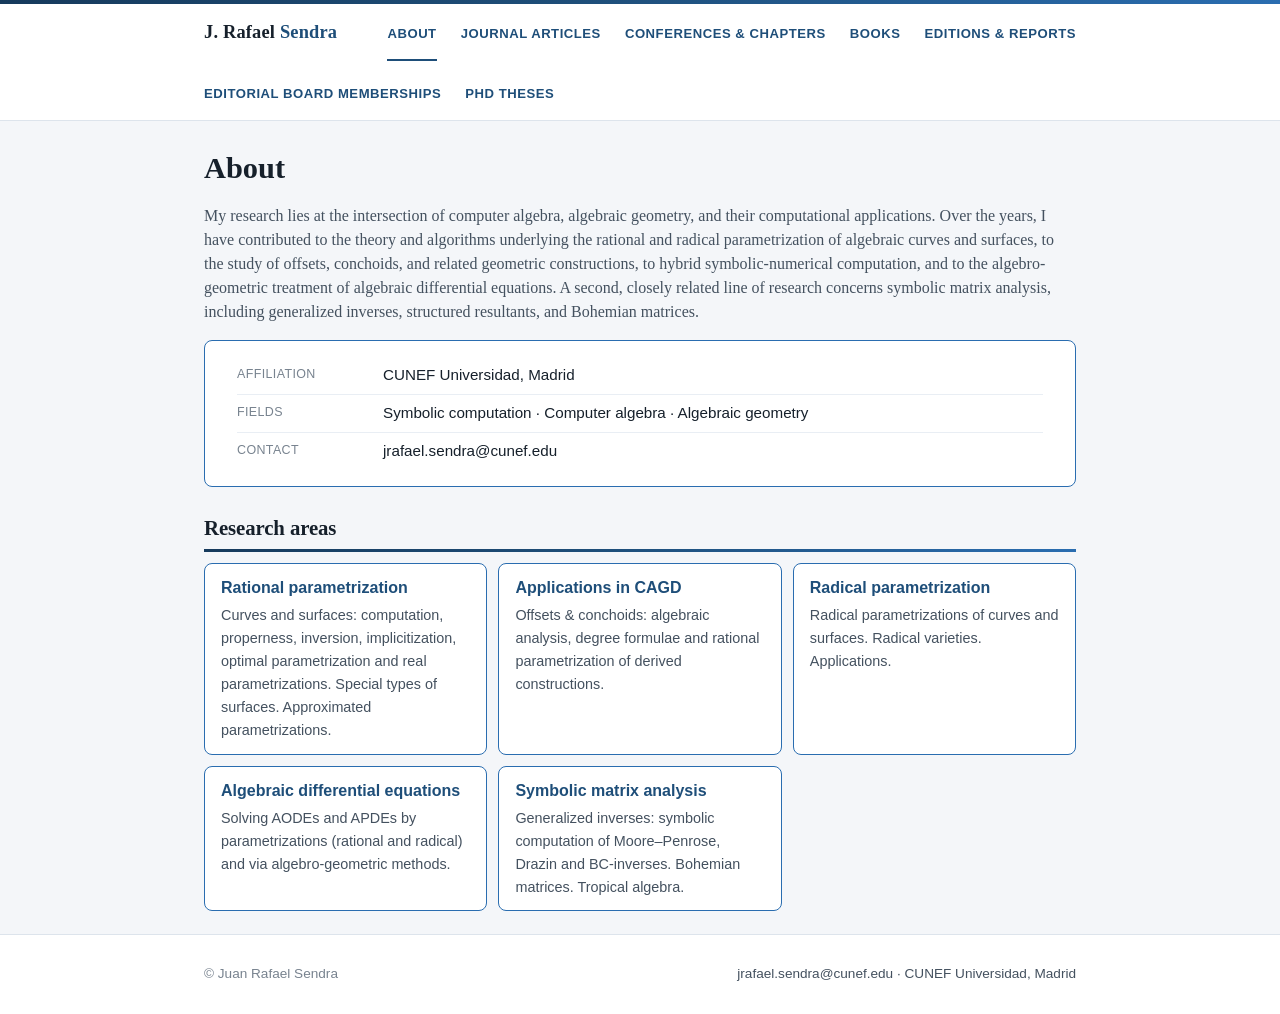
==== about.html @ 0f0da3ca "SEO: add sitemap.xml and robots meta to all pages Co-Authored-By: Claude Opus 4.8 (1M context) <nore" ====
<!DOCTYPE html>
<html lang="en">
<head>
  <meta charset="utf-8">
  <meta name="viewport" content="width=device-width, initial-scale=1">
  <title>About — J. Rafael Sendra</title>
  <meta name="description" content="About Juan Rafael Sendra: research in symbolic computation, algebraic curves and surfaces, and computer algebra.">
  <meta name="author" content="J. Rafael Sendra">
  <meta http-equiv="Content-Security-Policy"
        content="default-src 'none'; style-src 'self'; img-src 'self'; font-src 'self'; base-uri 'none'; form-action 'none'; frame-ancestors 'none'; object-src 'none'; script-src 'none'; connect-src 'none'; manifest-src 'none'; upgrade-insecure-requests">
  <meta name="referrer" content="no-referrer">
  <meta http-equiv="X-Content-Type-Options" content="nosniff">
  <meta name="robots" content="index, follow">
  <link rel="stylesheet" href="assets/style.css">
</head>
<body class="fit">
  <a class="skip" href="#main">Skip to content</a>

  <header class="site-header">
    <nav class="nav" aria-label="Primary">
      <a class="brand" href="index.html">J. Rafael <span>Sendra</span></a>
      <a class="navlink" href="about.html" aria-current="page">About</a>
      <a class="navlink" href="journal-articles.html">Journal Articles</a>
      <a class="navlink" href="conferences-and-chapters.html">Conferences &amp; Chapters</a>
      <a class="navlink" href="books.html">Books</a>
      <a class="navlink" href="editions.html">Editions &amp; Reports</a>
      <a class="navlink" href="editorial-board.html">Editorial Board Memberships</a>
      <a class="navlink" href="phd-theses.html">PhD Theses</a>
    </nav>
  </header>

  <main id="main">
    <section aria-labelledby="about-h">
      <h1 id="about-h">About</h1>
      <p class="lead">
        My research lies at the intersection of computer algebra, algebraic geometry,
        and their computational applications. Over the years, I have contributed to the
        theory and algorithms underlying the rational and radical parametrization of
        algebraic curves and surfaces, to the study of offsets, conchoids, and related
        geometric constructions, to hybrid symbolic-numerical computation, and to the
        algebro-geometric treatment of algebraic differential equations. A second,
        closely related line of research concerns symbolic matrix analysis, including
        generalized inverses, structured resultants, and Bohemian matrices.
      </p>

      <ul class="facts card">
        <li><span class="k">Affiliation</span><span class="v">CUNEF Universidad, Madrid</span></li>
        <li><span class="k">Fields</span><span class="v">Symbolic computation · Computer algebra · Algebraic geometry</span></li>
        <li><span class="k">Contact</span><span class="v">jrafael.sendra@cunef.edu</span></li>
      </ul>
    </section>

    <section aria-labelledby="areas-h">
      <h2 id="areas-h">Research areas</h2>
      <ul class="areas">
        <li><strong>Rational parametrization</strong>Curves and surfaces: computation, properness, inversion, implicitization, optimal parametrization and real parametrizations. Special types of surfaces. Approximated parametrizations.</li>
        <li><strong>Applications in CAGD</strong>Offsets &amp; conchoids: algebraic analysis, degree formulae and rational parametrization of derived constructions.</li>
        <li><strong>Radical parametrization</strong>Radical parametrizations of curves and surfaces. Radical varieties. Applications.</li>
        <li><strong>Algebraic differential equations</strong>Solving AODEs and APDEs by parametrizations (rational and radical) and via algebro-geometric methods.</li>
        <li><strong>Symbolic matrix analysis</strong>Generalized inverses: symbolic computation of Moore–Penrose, Drazin and BC-inverses. Bohemian matrices. Tropical algebra.</li>
      </ul>
    </section>
  </main>

  <footer class="site-footer">
    <div class="wrap">
      <span>© Juan Rafael Sendra</span>
      <span class="contact">jrafael.sendra@cunef.edu · CUNEF Universidad, Madrid</span>
    </div>
  </footer>
</body>
</html>
---- assets/style.css ----
/* ==========================================================================
   J. Rafael Sendra — personal academic website
   Fully static · self-contained · no external resources
   System fonts only (no web-font requests → no IP leakage)
   Palette: elegant academic blue (single accent)
   ========================================================================== */

:root {
  --bg:        #f4f6f9;
  --surface:   #ffffff;
  --ink:       #16202b;
  --ink-soft:  #44515f;
  --ink-faint: #78838f;
  --line:      #dde4ec;
  --line-soft: #e9eef4;
  --accent:    #1e4e79;   /* deep academic blue */
  --accent-2:  #2a6db0;   /* brighter blue (hover / highlights) */
  --box-border:#2a6db0;   /* full outline for boxes */
  --link:      #1e4e79;
  --grad:      linear-gradient(90deg, #163a5c 0%, #1e4e79 45%, #2a6db0 100%);
  --shadow:    0 1px 2px rgba(22,32,43,.05), 0 8px 24px rgba(22,32,43,.07);
  --maxw:      920px;
  --serif:     Georgia, "Iowan Old Style", "Palatino Linotype", "Book Antiqua", Palatino, "Times New Roman", serif;
  --sans:      -apple-system, BlinkMacSystemFont, "Segoe UI", Roboto, Helvetica, Arial, sans-serif;
}

@media (prefers-color-scheme: dark) {
  :root {
    --bg:        #10151b;
    --surface:   #18202a;
    --ink:       #e8edf3;
    --ink-soft:  #b9c4d0;
    --ink-faint: #8592a0;
    --line:      #2a343f;
    --line-soft: #222b34;
    --accent:    #7fb4e6;
    --accent-2:  #a3cbf1;
    --box-border:#3f658c;
    --link:      #7fb4e6;
    --grad:      linear-gradient(90deg, #5f9bd6 0%, #7fb4e6 45%, #a3cbf1 100%);
    --shadow:    0 1px 2px rgba(0,0,0,.25), 0 8px 24px rgba(0,0,0,.35);
  }
}

* { box-sizing: border-box; }

html { -webkit-text-size-adjust: 100%; scroll-behavior: smooth; }

body {
  margin: 0;
  background: var(--bg);
  color: var(--ink);
  font-family: var(--serif);
  font-size: 18px;
  line-height: 1.6;
  text-rendering: optimizeLegibility;
  -webkit-font-smoothing: antialiased;
}

/* thin coloured band across the very top of every page */
body::before {
  content: "";
  display: block;
  height: 4px;
  background: var(--grad);
}

/* Landing page: fit the whole intro (photo + text + stats) in one screen */
body.landing {
  min-height: 100vh;
  display: flex;
  flex-direction: column;
}
body.landing main {
  flex: 1 0 auto;
  display: flex;
  flex-direction: column;
  justify-content: center;
  padding-top: 1.4rem;
  padding-bottom: 1.4rem;
}
body.landing .hero {
  width: 100%;
  margin-bottom: 1.4rem;
  padding: 1.6rem 1.8rem;
  gap: 1.6rem;
}
body.landing .portrait { max-width: 200px; }
body.landing .hero h1 { font-size: 2.1rem; }
body.landing .subtitle { margin-bottom: .55rem; }
body.landing .lead { font-size: 1rem; line-height: 1.5; margin-bottom: 0; }
body.landing h2:first-of-type {
  margin: 0 0 .7rem;
  font-size: 1.3rem;
  padding-bottom: .3rem;
}
body.landing .stats { margin-top: 0; gap: .7rem; }
body.landing .stats li { padding: .8rem .5rem; }
body.landing .stats .num { font-size: 1.6rem; }

/* About page: fit the whole content in one screen */
body.fit {
  min-height: 100vh;
  display: flex;
  flex-direction: column;
}
body.fit main {
  flex: 1 0 auto;
  display: flex;
  flex-direction: column;
  justify-content: center;
  padding-top: 1.4rem;
  padding-bottom: 1.4rem;
}
body.fit h1 { font-size: 1.9rem; margin: 0 0 .7rem; }
body.fit .lead { font-size: 1rem; line-height: 1.5; margin-bottom: 1rem; }
body.fit .card { padding: 1rem 2rem; margin-bottom: 0; }
body.fit .facts li { padding: .4rem 0; }
body.fit h2 { margin: 1.5rem 0 .7rem; font-size: 1.3rem; padding-bottom: .3rem; }
body.fit .areas { gap: .7rem; margin-top: 0; }
body.fit .areas li { padding: .7rem 1rem; font-size: .9rem; }

/* ---------- Skip link (accessibility) ---------- */
.skip {
  position: absolute; left: -999px; top: 0;
  background: var(--accent); color: #fff; padding: .6rem 1rem; z-index: 100;
  border-radius: 0 0 6px 0; font-family: var(--sans); font-size: .9rem;
}
.skip:focus { left: 0; }

/* ---------- Header / nav ---------- */
.site-header {
  border-bottom: 1px solid var(--line);
  background: var(--surface);
  position: sticky; top: 0; z-index: 20;
}
.nav {
  max-width: var(--maxw);
  margin: 0 auto;
  padding: 0 1.5rem;
  display: flex;
  flex-wrap: wrap;
  align-items: baseline;
  gap: .4rem 1.5rem;
  min-height: 62px;
}
.brand {
  font-family: var(--serif);
  font-weight: 700;
  font-size: 1.15rem;
  letter-spacing: .01em;
  color: var(--ink);
  text-decoration: none;
  margin-right: auto;
  padding: .9rem 0;
}
.brand span { color: var(--accent); }
.nav a.navlink {
  font-family: var(--sans);
  font-size: .82rem;
  font-weight: 700;
  letter-spacing: .04em;
  text-transform: uppercase;
  color: var(--accent);
  text-decoration: none;
  padding: .9rem 0;
  border-bottom: 2px solid transparent;
  transition: color .15s, border-color .15s;
}
.nav a.navlink:hover { color: var(--accent-2); }
.nav a.navlink[aria-current="page"] {
  color: var(--accent);
  border-bottom-color: var(--accent);
}

/* ---------- Layout ---------- */
main {
  max-width: var(--maxw);
  margin: 0 auto;
  padding: 3rem 1.5rem 4rem;
}

/* ---------- Hero ---------- */
.hero {
  display: grid;
  grid-template-columns: 1fr;
  gap: 1.6rem;
  padding: 2.2rem 2rem 2.4rem;
  margin-bottom: 2.5rem;
  border-radius: 8px;
  border: 1px solid var(--box-border);
  background: var(--surface);
}
.portrait {
  width: 100%;
  max-width: 240px;
  height: auto;
  display: block;
  margin: 0 auto;
  border-radius: 10px;
  border: 1px solid var(--line);
}
@media (min-width: 620px) {
  .hero {
    grid-template-columns: 240px 1fr;
    align-items: center;
    gap: 2rem;
  }
  .portrait { margin: 0; }
}
.hero h1 {
  font-size: 2.6rem;
  line-height: 1.1;
  margin: 0 0 .3rem;
  letter-spacing: -.01em;
}
.hero .subtitle {
  font-family: var(--sans);
  font-size: 1.02rem;
  color: var(--accent);
  letter-spacing: .02em;
  margin: 0 0 1rem;
}
.hero p { margin: 0 0 1rem; color: var(--ink-soft); }

/* ---------- Typography ---------- */
h2 {
  font-size: 1.7rem;
  margin: 2.6rem 0 1rem;
  padding-bottom: .5rem;
  border-bottom: 3px solid transparent;
  border-image: var(--grad) 1;
  letter-spacing: -.005em;
}
h2:first-of-type { margin-top: 0; }
h3 {
  font-size: 1.15rem;
  font-family: var(--sans);
  letter-spacing: .02em;
  color: var(--accent);
  margin: 2rem 0 .8rem;
}
p { margin: 0 0 1.1rem; }
a { color: var(--link); }

.lead { font-size: 1.15rem; color: var(--ink-soft); }

/* ---------- Cards / info blocks ---------- */
.card {
  background: var(--surface);
  border: 1px solid var(--box-border);
  border-radius: 8px;
  padding: 1.4rem 2.4rem;
  margin-bottom: 1.4rem;
}

.facts {
  list-style: none;
  padding: 0;
  margin: 0;
  font-family: var(--sans);
  font-size: .95rem;
}
/* When the facts list is also a card, keep the card's inner padding.
   Higher specificity (.facts.card) so it wins over .facts { padding: 0 }. */
.facts.card {
  padding: 1.4rem 2.4rem;
}
.facts li {
  display: flex;
  gap: 1rem;
  padding: .55rem 0;
  border-bottom: 1px solid var(--line-soft);
}
.facts li:last-child { border-bottom: 0; }
.facts .k {
  color: var(--ink-faint);
  min-width: 130px;
  letter-spacing: .03em;
  text-transform: uppercase;
  font-size: .78rem;
  padding-top: .1rem;
}
.facts .v { color: var(--ink); }

/* ---------- Research areas grid ---------- */
.areas {
  display: grid;
  grid-template-columns: repeat(auto-fit, minmax(230px, 1fr));
  gap: 1rem;
  margin: 1.2rem 0 0;
  padding: 0;
  list-style: none;
}
.areas li {
  background: var(--surface);
  border: 1px solid var(--box-border);
  border-radius: 8px;
  padding: 1rem 1.2rem;
  font-family: var(--sans);
  font-size: .95rem;
  color: var(--ink-soft);
  transition: border-color .15s ease, background-color .15s ease;
}
.areas li:hover { border-color: var(--accent); background: var(--line-soft); }
.areas li strong {
  display: block;
  color: var(--accent);
  font-size: 1rem;
  margin-bottom: .2rem;
}

/* ---------- Stats row ---------- */
.stats {
  display: grid;
  grid-template-columns: repeat(auto-fit, minmax(120px, 1fr));
  gap: 1rem;
  margin: 1.5rem 0 0;
  padding: 0;
  list-style: none;
}
.stats li {
  text-align: center;
  background: var(--surface);
  border: 1px solid var(--box-border);
  border-radius: 8px;
  padding: 1.2rem .8rem;
}
.stats .num {
  display: block;
  font-size: 2rem;
  font-weight: 700;
  line-height: 1;
  background: var(--grad);
  -webkit-background-clip: text;
  background-clip: text;
  color: transparent;
}
.stats .lbl {
  font-family: var(--sans);
  font-size: .74rem;
  letter-spacing: .06em;
  text-transform: uppercase;
  color: var(--ink-faint);
  margin-top: .45rem;
  display: block;
}

/* ---------- Publication lists ---------- */
.pub-intro { color: var(--ink-soft); margin-bottom: 2rem; }

ol.pubs {
  list-style: none;
  counter-reset: none;
  padding: 0;
  margin: 0;
}
ol.pubs li {
  position: relative;
  padding: 1rem 0 1rem 3.4rem;
  border-bottom: 1px solid var(--line-soft);
}
ol.pubs li:last-child { border-bottom: 0; }
ol.pubs li .idx {
  position: absolute;
  left: 0;
  top: 1rem;
  font-family: var(--sans);
  font-size: .8rem;
  font-weight: 600;
  color: #fff;
  background: var(--accent);
  border-radius: 5px;
  min-width: 2.5rem;
  text-align: center;
  padding: .15rem .3rem;
  letter-spacing: .01em;
}
@media (prefers-color-scheme: dark) {
  ol.pubs li .idx { color: #10151b; }  /* dark text on light-blue badge */
}
.pub-title {
  font-style: italic;
  color: var(--ink);
  display: block;
  margin-bottom: .15rem;
}
.pub-authors {
  font-family: var(--sans);
  font-size: .9rem;
  color: var(--ink-soft);
  display: block;
  margin-bottom: .15rem;
}
.pub-venue {
  font-size: .96rem;
  color: var(--ink-soft);
  display: block;
}
.pub-venue .year { color: var(--accent); font-weight: 600; }
.pub-ref {
  font-family: var(--sans);
  font-size: .78rem;
  color: var(--ink-faint);
  display: block;
  margin-top: .3rem;
  word-break: break-word;
}
.mine { font-weight: 700; color: var(--ink); font-style: normal; }

/* ---------- Section jump menu ---------- */
.jump {
  font-family: var(--sans);
  font-size: .85rem;
  display: flex;
  flex-wrap: wrap;
  gap: .5rem;
  margin: 0 0 2rem;
  padding: 0;
  list-style: none;
}
.jump a {
  text-decoration: none;
  color: var(--ink-soft);
  border: 1px solid var(--line);
  border-radius: 20px;
  padding: .35rem .9rem;
  background: var(--surface);
  transition: all .15s;
}
.jump a:hover { border-color: var(--accent); color: var(--accent); }

/* ---------- Footer ---------- */
.site-footer {
  border-top: 1px solid var(--line);
  background: var(--surface);
  font-family: var(--sans);
  font-size: .85rem;
  color: var(--ink-faint);
}
.site-footer .wrap {
  max-width: var(--maxw);
  margin: 0 auto;
  padding: 1.8rem 1.5rem;
  display: flex;
  flex-wrap: wrap;
  gap: .5rem 1.5rem;
  justify-content: space-between;
}
.site-footer .contact { color: var(--ink-soft); }

/* ---------- Responsive (mobile) ---------- */
@media (max-width: 640px) {
  body { font-size: 17px; }

  /* Header: compact and NOT sticky, so a wrapped 7-item menu can't cover the page */
  .site-header { position: static; }
  .nav {
    min-height: 0;
    padding: .2rem 1.1rem .6rem;
    gap: .1rem 1rem;
    align-items: center;
  }
  .brand {
    width: 100%;
    margin-right: 0;
    padding: .6rem 0 .25rem;
    font-size: 1.05rem;
  }
  .nav a.navlink {
    padding: .3rem 0;
    font-size: .72rem;
    letter-spacing: .02em;
    border-bottom-width: 2px;
  }

  /* Drop the "fit in one screen" centring on phones: let pages flow and scroll */
  body.landing,
  body.fit { min-height: 0; display: block; }
  body.landing main,
  body.fit main {
    display: block;
    padding-top: 1.4rem;
    padding-bottom: 2.2rem;
  }

  /* Content spacing */
  .hero { padding: 1.6rem 1.3rem 1.8rem; }
  body.landing .hero { padding: 1.5rem 1.3rem; }
  .hero h1,
  body.landing .hero h1 { font-size: 1.85rem; }
  main { padding: 1.6rem 1.2rem 2.6rem; }
  .facts.card,
  body.fit .card { padding: 1rem 1.3rem; }
  .facts li { flex-direction: column; gap: .1rem; }
  .facts .k { min-width: 0; }
  .areas { grid-template-columns: 1fr; }
  ol.pubs li { padding-left: 0; padding-top: 2.4rem; }
  ol.pubs li .idx { top: .8rem; }
  .pub-title,
  .pub-venue { overflow-wrap: break-word; }
}

/* ---------- Print ---------- */
@media print {
  .site-header, .site-footer, .jump, .skip { display: none; }
  body { font-size: 11pt; background: #fff; color: #000; }
  body::before { display: none; }
  ol.pubs li .idx { background: none; color: #000; }
  a { color: #000; }
}
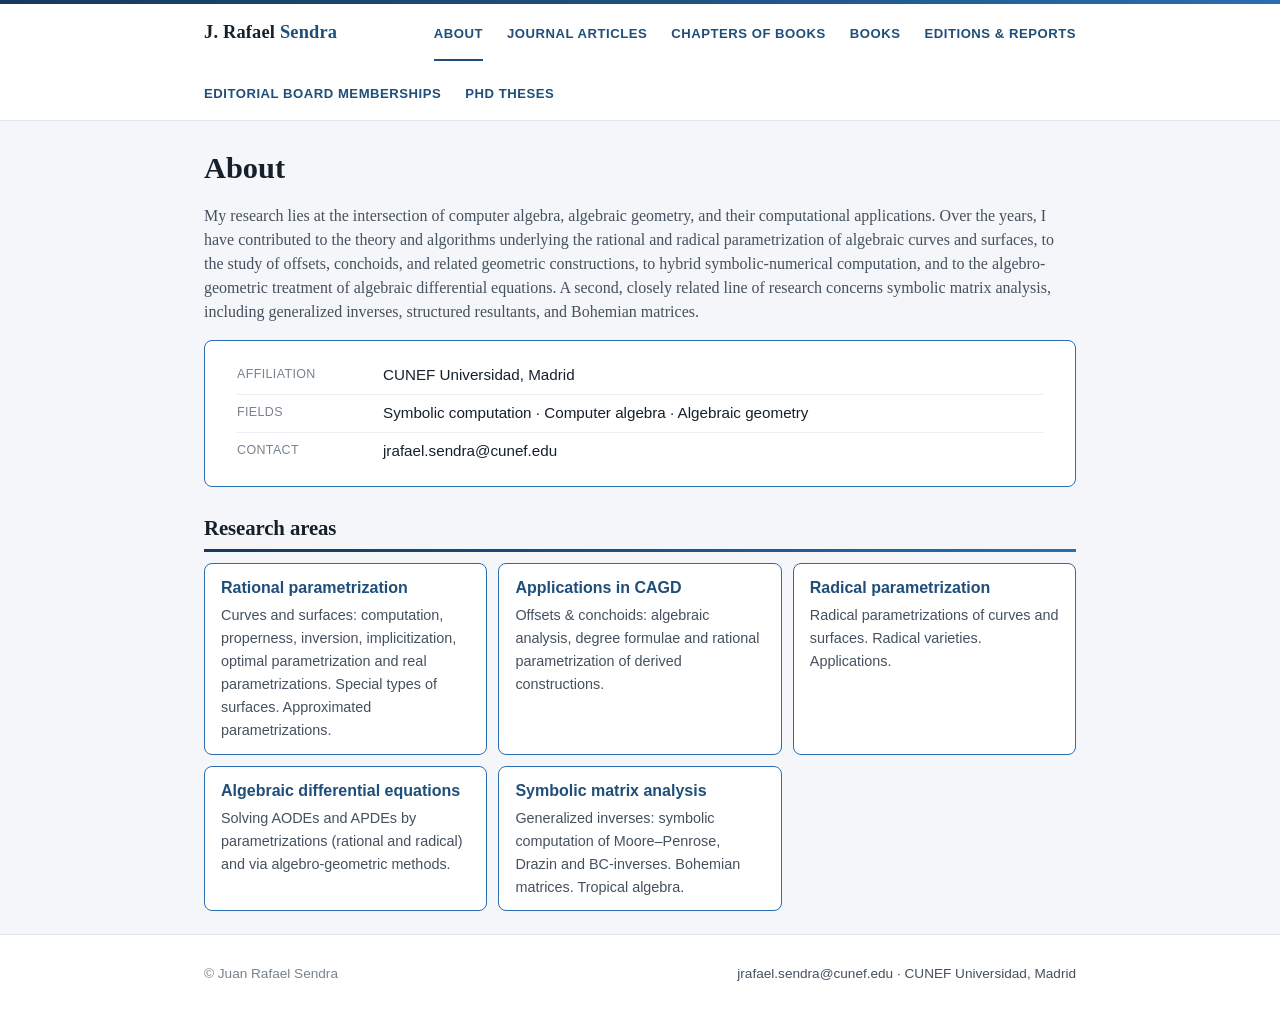
==== commit 47130a5c: "Rename 'Conferences & Chapters' tab to 'Chapters of Books' Co-Authored-By: Claude Opus 4.8 (1M conte" ====
--- a/about.html
+++ b/about.html
@@ -11,6 +11,7 @@
   <meta name="referrer" content="no-referrer">
   <meta http-equiv="X-Content-Type-Options" content="nosniff">
   <meta name="robots" content="index, follow">
+  <link rel="icon" href="assets/favicon.svg" type="image/svg+xml">
   <link rel="stylesheet" href="assets/style.css">
 </head>
 <body class="fit">
@@ -21,7 +22,7 @@
       <a class="brand" href="index.html">J. Rafael <span>Sendra</span></a>
       <a class="navlink" href="about.html" aria-current="page">About</a>
       <a class="navlink" href="journal-articles.html">Journal Articles</a>
-      <a class="navlink" href="conferences-and-chapters.html">Conferences &amp; Chapters</a>
+      <a class="navlink" href="conferences-and-chapters.html">Chapters of Books</a>
       <a class="navlink" href="books.html">Books</a>
       <a class="navlink" href="editions.html">Editions &amp; Reports</a>
       <a class="navlink" href="editorial-board.html">Editorial Board Memberships</a>
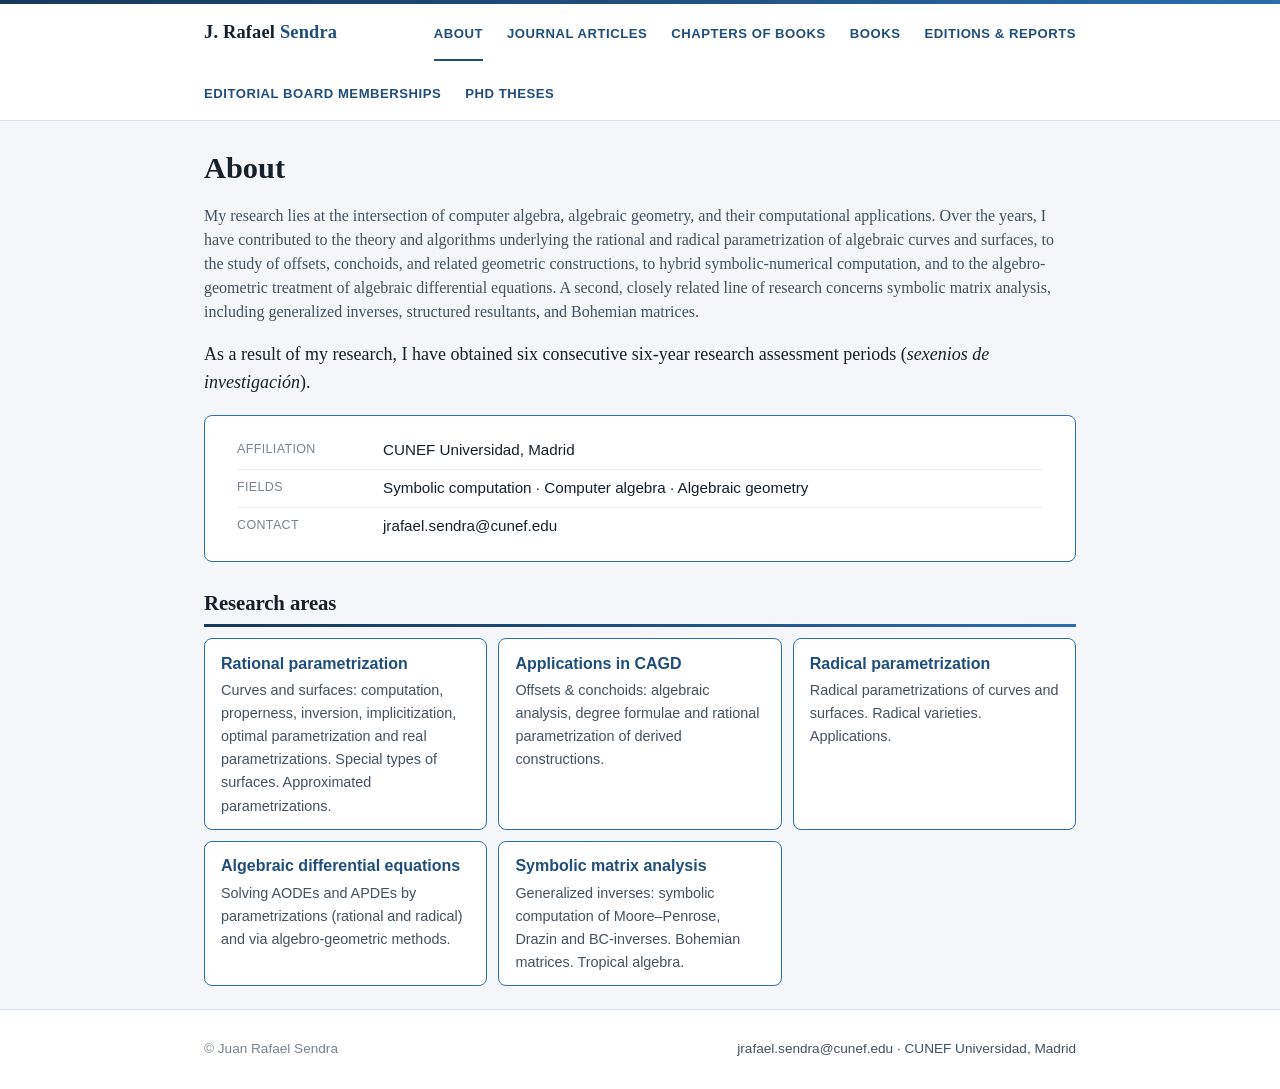
==== commit 604e3c73: "About: add note on six research assessment periods (sexenios) Co-Authored-By: Claude Opus 4.8 (1M co" ====
--- a/about.html
+++ b/about.html
@@ -43,6 +43,10 @@
         closely related line of research concerns symbolic matrix analysis, including
         generalized inverses, structured resultants, and Bohemian matrices.
       </p>
+      <p>
+        As a result of my research, I have obtained six consecutive six-year research
+        assessment periods (<em>sexenios de investigación</em>).
+      </p>
 
       <ul class="facts card">
         <li><span class="k">Affiliation</span><span class="v">CUNEF Universidad, Madrid</span></li>
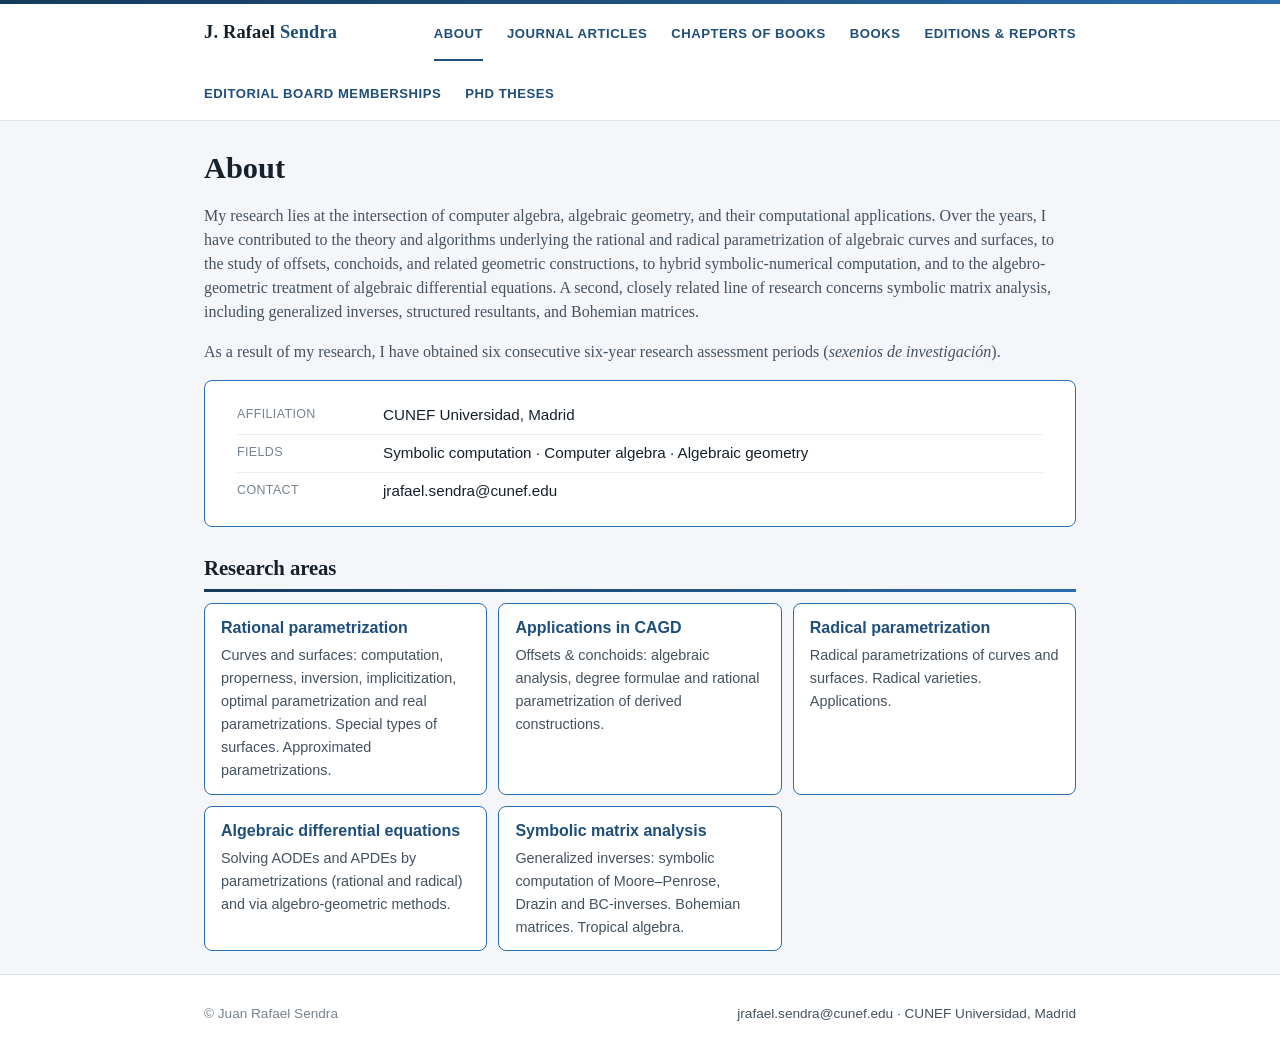
==== commit 8fd1a490: "About: make both intro paragraphs use the same lead style Co-Authored-By: Claude Opus 4.8 (1M contex" ====
--- a/about.html
+++ b/about.html
@@ -43,7 +43,7 @@
         closely related line of research concerns symbolic matrix analysis, including
         generalized inverses, structured resultants, and Bohemian matrices.
       </p>
-      <p>
+      <p class="lead">
         As a result of my research, I have obtained six consecutive six-year research
         assessment periods (<em>sexenios de investigación</em>).
       </p>
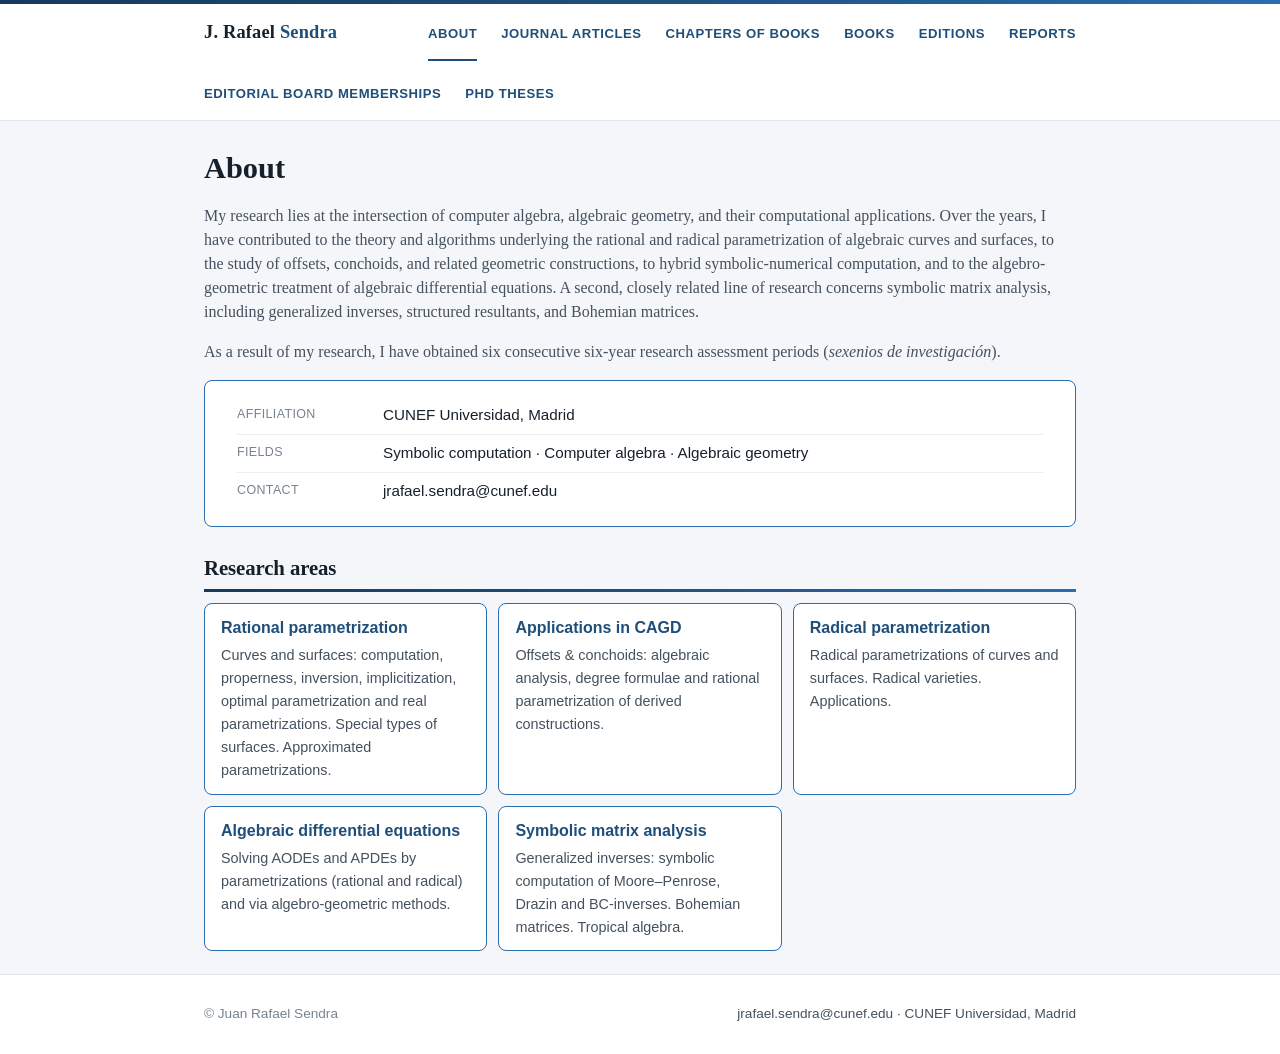
==== commit f704ecfc: "Split 'Editions & Reports' into separate 'Editions' and 'Reports' tabs Co-Authored-By: Claude Opus 4" ====
--- a/about.html
+++ b/about.html
@@ -24,7 +24,8 @@
       <a class="navlink" href="journal-articles.html">Journal Articles</a>
       <a class="navlink" href="conferences-and-chapters.html">Chapters of Books</a>
       <a class="navlink" href="books.html">Books</a>
-      <a class="navlink" href="editions.html">Editions &amp; Reports</a>
+      <a class="navlink" href="editions.html">Editions</a>
+      <a class="navlink" href="reports.html">Reports</a>
       <a class="navlink" href="editorial-board.html">Editorial Board Memberships</a>
       <a class="navlink" href="phd-theses.html">PhD Theses</a>
     </nav>
--- a/assets/style.css
+++ b/assets/style.css
@@ -344,6 +344,54 @@
   color: var(--ink-faint);
   margin-top: .45rem;
   display: block;
+}
+
+/* On load: stat boxes slide in AND their numbers count up from 0 — CSS only, no JS */
+@property --num {
+  syntax: "<integer>";
+  initial-value: 0;
+  inherits: false;
+}
+@keyframes statIn {
+  from { opacity: 0; transform: translateY(14px); }
+  to   { opacity: 1; transform: translateY(0); }
+}
+@keyframes countUp {
+  from { --num: 0; }
+  to   { --num: var(--to); }
+}
+.stats li {
+  opacity: 0;
+  animation: statIn .6s ease-out forwards;
+}
+/* the visible figure is generated so it can be animated */
+.stats .num {
+  counter-reset: num var(--num);
+  animation: countUp 1.9s ease-out forwards;
+}
+.stats .num::after {
+  content: counter(num);
+  background: var(--grad);
+  -webkit-background-clip: text;
+  background-clip: text;
+  color: transparent;
+}
+/* per-box target values + staggered start */
+.stats li:nth-child(1) { animation-delay: .05s; }
+.stats li:nth-child(2) { animation-delay: .15s; }
+.stats li:nth-child(3) { animation-delay: .25s; }
+.stats li:nth-child(4) { animation-delay: .35s; }
+.stats li:nth-child(5) { animation-delay: .45s; }
+.stats li:nth-child(1) .num { --to: 101; animation-delay: .05s; }
+.stats li:nth-child(2) .num { --to: 38;  animation-delay: .15s; }
+.stats li:nth-child(3) .num { --to: 4;   animation-delay: .25s; }
+.stats li:nth-child(4) .num { --to: 5;   animation-delay: .35s; }
+.stats li:nth-child(5) .num { --to: 2;   animation-delay: .45s; }
+
+/* Accessibility: no motion → show final numbers, static */
+@media (prefers-reduced-motion: reduce) {
+  .stats li { opacity: 1; animation: none; }
+  .stats .num { animation: none; counter-reset: num var(--to); }
 }
 
 /* ---------- Publication lists ---------- */
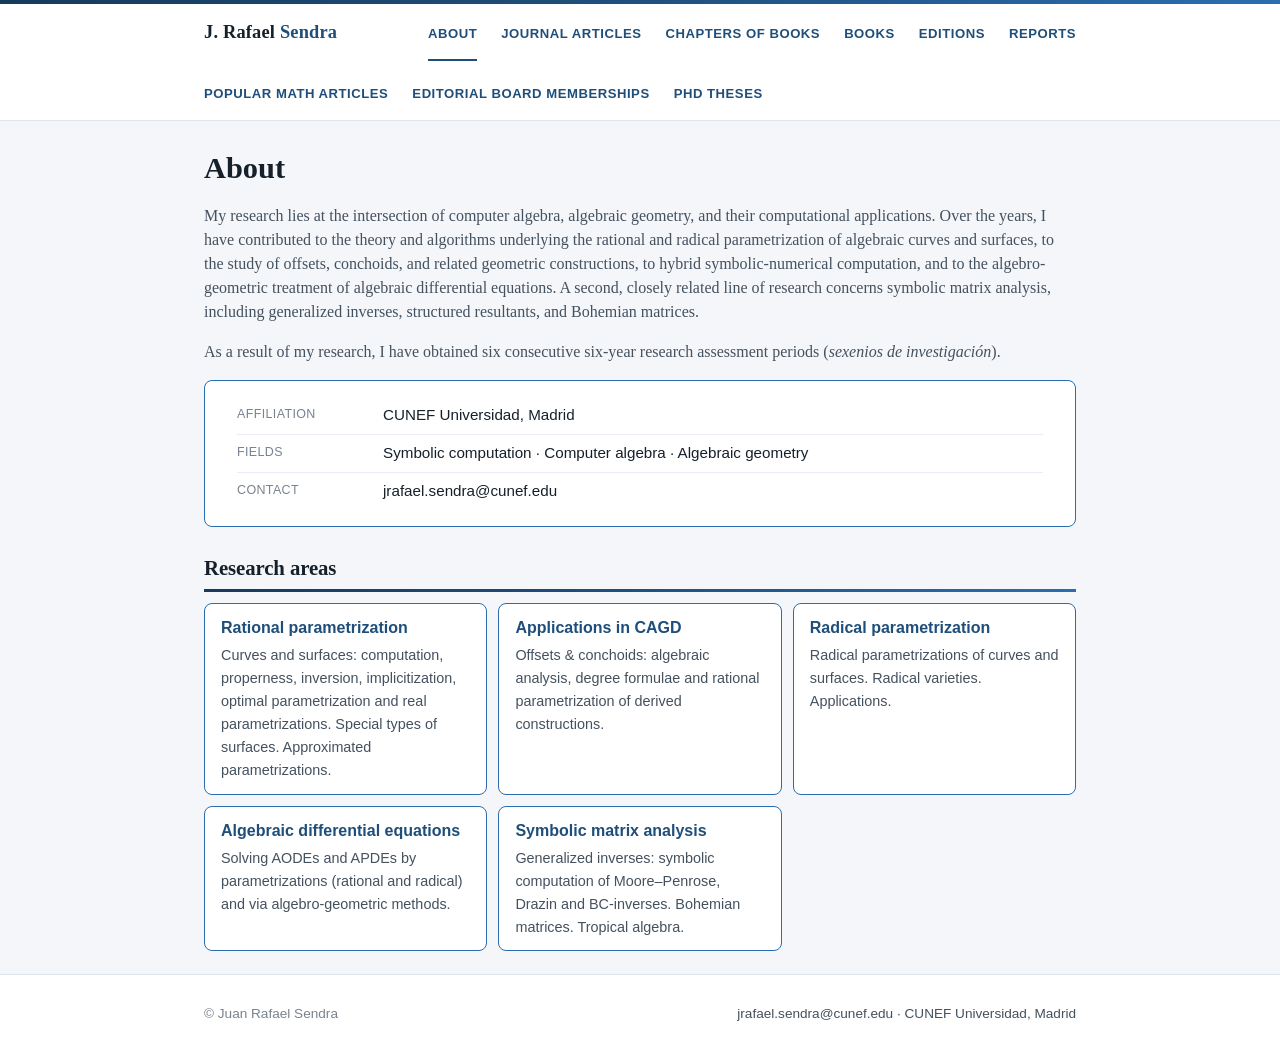
==== commit 1020df5c: "Add 'Popular Math Articles' tab; move the two Gaceta de la RSME articles Create popular-math-article" ====
--- a/about.html
+++ b/about.html
@@ -26,6 +26,7 @@
       <a class="navlink" href="books.html">Books</a>
       <a class="navlink" href="editions.html">Editions</a>
       <a class="navlink" href="reports.html">Reports</a>
+      <a class="navlink" href="popular-math-articles.html">Popular Math Articles</a>
       <a class="navlink" href="editorial-board.html">Editorial Board Memberships</a>
       <a class="navlink" href="phd-theses.html">PhD Theses</a>
     </nav>
--- a/assets/style.css
+++ b/assets/style.css
@@ -82,13 +82,13 @@
 body.landing .hero {
   width: 100%;
   margin-bottom: 1.4rem;
-  padding: 1.6rem 1.8rem;
+  padding: 1.1rem 1.8rem;
   gap: 1.6rem;
 }
-body.landing .portrait { max-width: 200px; }
-body.landing .hero h1 { font-size: 2.1rem; }
-body.landing .subtitle { margin-bottom: .55rem; }
-body.landing .lead { font-size: 1rem; line-height: 1.5; margin-bottom: 0; }
+body.landing .portrait { max-width: 190px; }
+body.landing .hero h1 { font-size: 1.7rem; }
+body.landing .subtitle { margin-bottom: .4rem; font-size: .97rem; }
+body.landing .lead { font-size: .96rem; line-height: 1.45; margin-bottom: 0; }
 body.landing h2:first-of-type {
   margin: 0 0 .7rem;
   font-size: 1.3rem;
@@ -310,6 +310,59 @@
   margin-bottom: .2rem;
 }
 
+/* ---------- Whitney umbrella animation (landing) ----------
+   assets/whitney.svg is generated by tools/gen_whitney.py — regenerate it
+   there rather than editing the geometry by hand. The animation lives
+   inside the SVG (CSS only; the pages ship script-src 'none'). */
+/* Landing: the umbrella on the left, the figures beside it on the right.
+   Single column until there is room for two. */
+.split {
+  display: grid;
+  grid-template-columns: 1fr;
+  gap: 1.4rem;
+  align-items: center;
+}
+@media (min-width: 760px) {
+  .split {
+    grid-template-columns: minmax(0, 0.85fr) minmax(0, 1fr);
+    gap: 2.4rem;
+  }
+  .split .whitney { margin: 0; }
+  .split .whitney img { max-width: 100%; }
+
+  /* stack the stat boxes so they read as a column beside the figure */
+  .split .stats { grid-template-columns: 1fr; gap: .55rem; }
+  .split .stats li {
+    display: flex;
+    align-items: baseline;
+    gap: .9rem;
+    text-align: left;
+    padding: .55rem 1.1rem;
+  }
+  .split .stats .num { min-width: 2.4ch; }
+  .split .stats .lbl { margin-top: 0; }
+}
+
+.whitney {
+  margin: 0 0 2.2rem;
+  text-align: center;
+}
+.whitney img {
+  display: block;
+  width: 100%;
+  max-width: 380px;
+  height: auto;
+  margin: 0 auto;
+}
+.whitney figcaption {
+  font-family: var(--sans);
+  font-size: .82rem;
+  line-height: 1.5;
+  color: var(--ink-faint);
+  max-width: 30rem;
+  margin: .2rem auto 0;
+}
+
 /* ---------- Stats row ---------- */
 .stats {
   display: grid;
@@ -382,11 +435,13 @@
 .stats li:nth-child(3) { animation-delay: .25s; }
 .stats li:nth-child(4) { animation-delay: .35s; }
 .stats li:nth-child(5) { animation-delay: .45s; }
+.stats li:nth-child(6) { animation-delay: .55s; }
 .stats li:nth-child(1) .num { --to: 101; animation-delay: .05s; }
-.stats li:nth-child(2) .num { --to: 38;  animation-delay: .15s; }
+.stats li:nth-child(2) .num { --to: 36;  animation-delay: .15s; }
 .stats li:nth-child(3) .num { --to: 4;   animation-delay: .25s; }
 .stats li:nth-child(4) .num { --to: 5;   animation-delay: .35s; }
 .stats li:nth-child(5) .num { --to: 2;   animation-delay: .45s; }
+.stats li:nth-child(6) .num { --to: 2;   animation-delay: .55s; }
 
 /* Accessibility: no motion → show final numbers, static */
 @media (prefers-reduced-motion: reduce) {
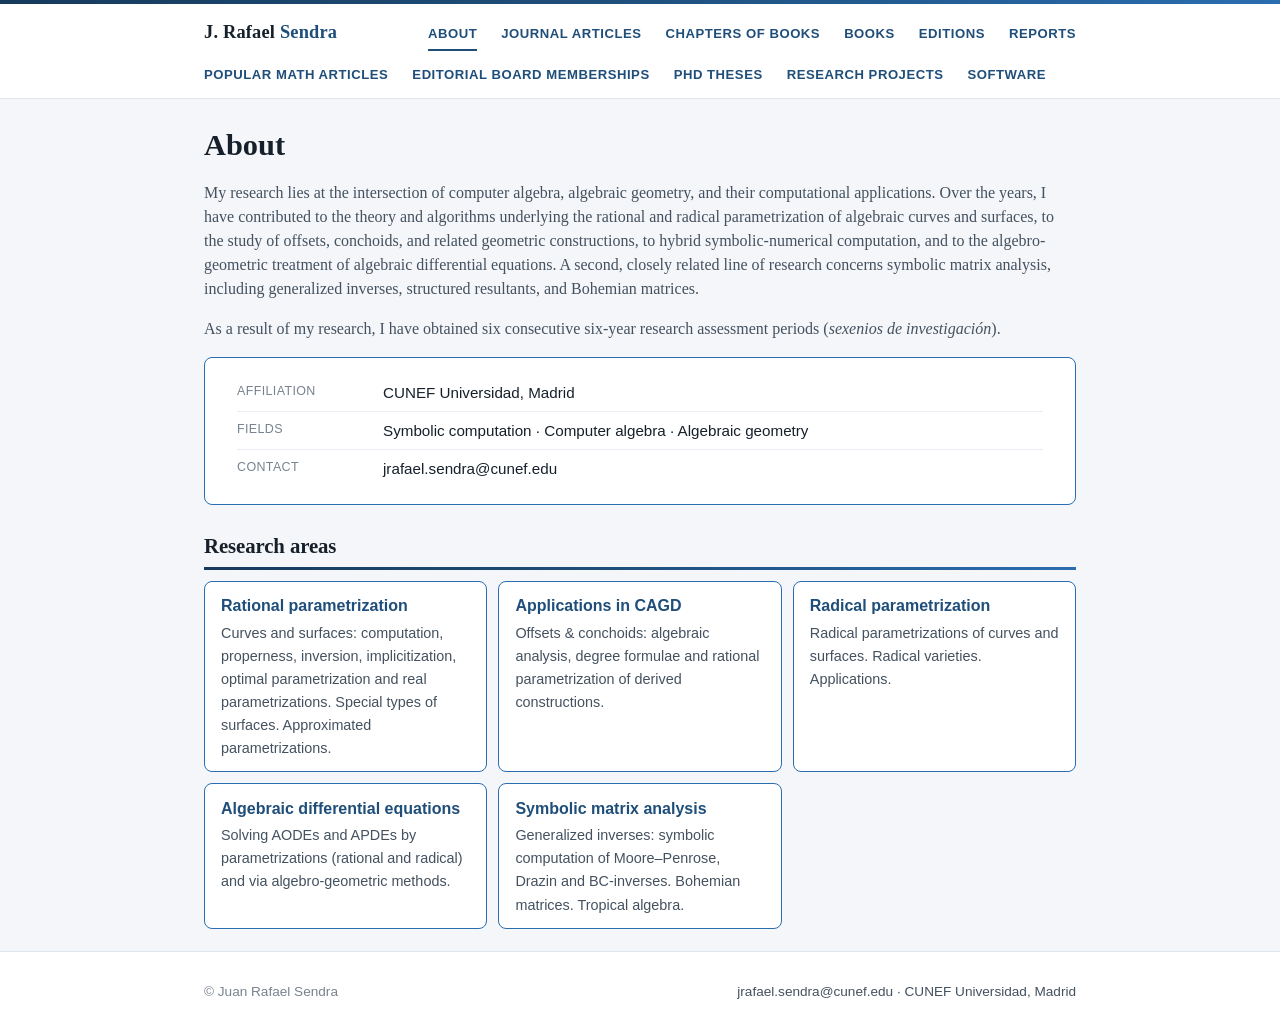
==== commit ea85dfa1: "Add 'Research Projects' and 'Software' tabs; tighten header rows - New research-projects.html (as pr" ====
--- a/about.html
+++ b/about.html
@@ -29,6 +29,8 @@
       <a class="navlink" href="popular-math-articles.html">Popular Math Articles</a>
       <a class="navlink" href="editorial-board.html">Editorial Board Memberships</a>
       <a class="navlink" href="phd-theses.html">PhD Theses</a>
+      <a class="navlink" href="research-projects.html">Research Projects</a>
+      <a class="navlink" href="software.html">Software</a>
     </nav>
   </header>
 
--- a/assets/style.css
+++ b/assets/style.css
@@ -137,11 +137,11 @@
 .nav {
   max-width: var(--maxw);
   margin: 0 auto;
-  padding: 0 1.5rem;
+  padding: .4rem 1.5rem;
   display: flex;
   flex-wrap: wrap;
   align-items: baseline;
-  gap: .4rem 1.5rem;
+  gap: 0 1.5rem;
   min-height: 62px;
 }
 .brand {
@@ -152,7 +152,7 @@
   color: var(--ink);
   text-decoration: none;
   margin-right: auto;
-  padding: .9rem 0;
+  padding: .5rem 0;
 }
 .brand span { color: var(--accent); }
 .nav a.navlink {
@@ -163,7 +163,7 @@
   text-transform: uppercase;
   color: var(--accent);
   text-decoration: none;
-  padding: .9rem 0;
+  padding: .5rem 0 .3rem;
   border-bottom: 2px solid transparent;
   transition: color .15s, border-color .15s;
 }
@@ -436,7 +436,7 @@
 .stats li:nth-child(4) { animation-delay: .35s; }
 .stats li:nth-child(5) { animation-delay: .45s; }
 .stats li:nth-child(6) { animation-delay: .55s; }
-.stats li:nth-child(1) .num { --to: 101; animation-delay: .05s; }
+.stats li:nth-child(1) .num { --to: 102; animation-delay: .05s; }
 .stats li:nth-child(2) .num { --to: 36;  animation-delay: .15s; }
 .stats li:nth-child(3) .num { --to: 4;   animation-delay: .25s; }
 .stats li:nth-child(4) .num { --to: 5;   animation-delay: .35s; }
@@ -512,6 +512,8 @@
 .mine { font-weight: 700; color: var(--ink); font-style: normal; }
 
 /* ---------- Section jump menu ---------- */
+/* keep jump targets clear of the sticky (possibly two-row) header */
+main [id] { scroll-margin-top: 7.5rem; }
 .jump {
   font-family: var(--sans);
   font-size: .85rem;
@@ -558,6 +560,7 @@
 
   /* Header: compact and NOT sticky, so a wrapped 7-item menu can't cover the page */
   .site-header { position: static; }
+  main [id] { scroll-margin-top: 1rem; }
   .nav {
     min-height: 0;
     padding: .2rem 1.1rem .6rem;
